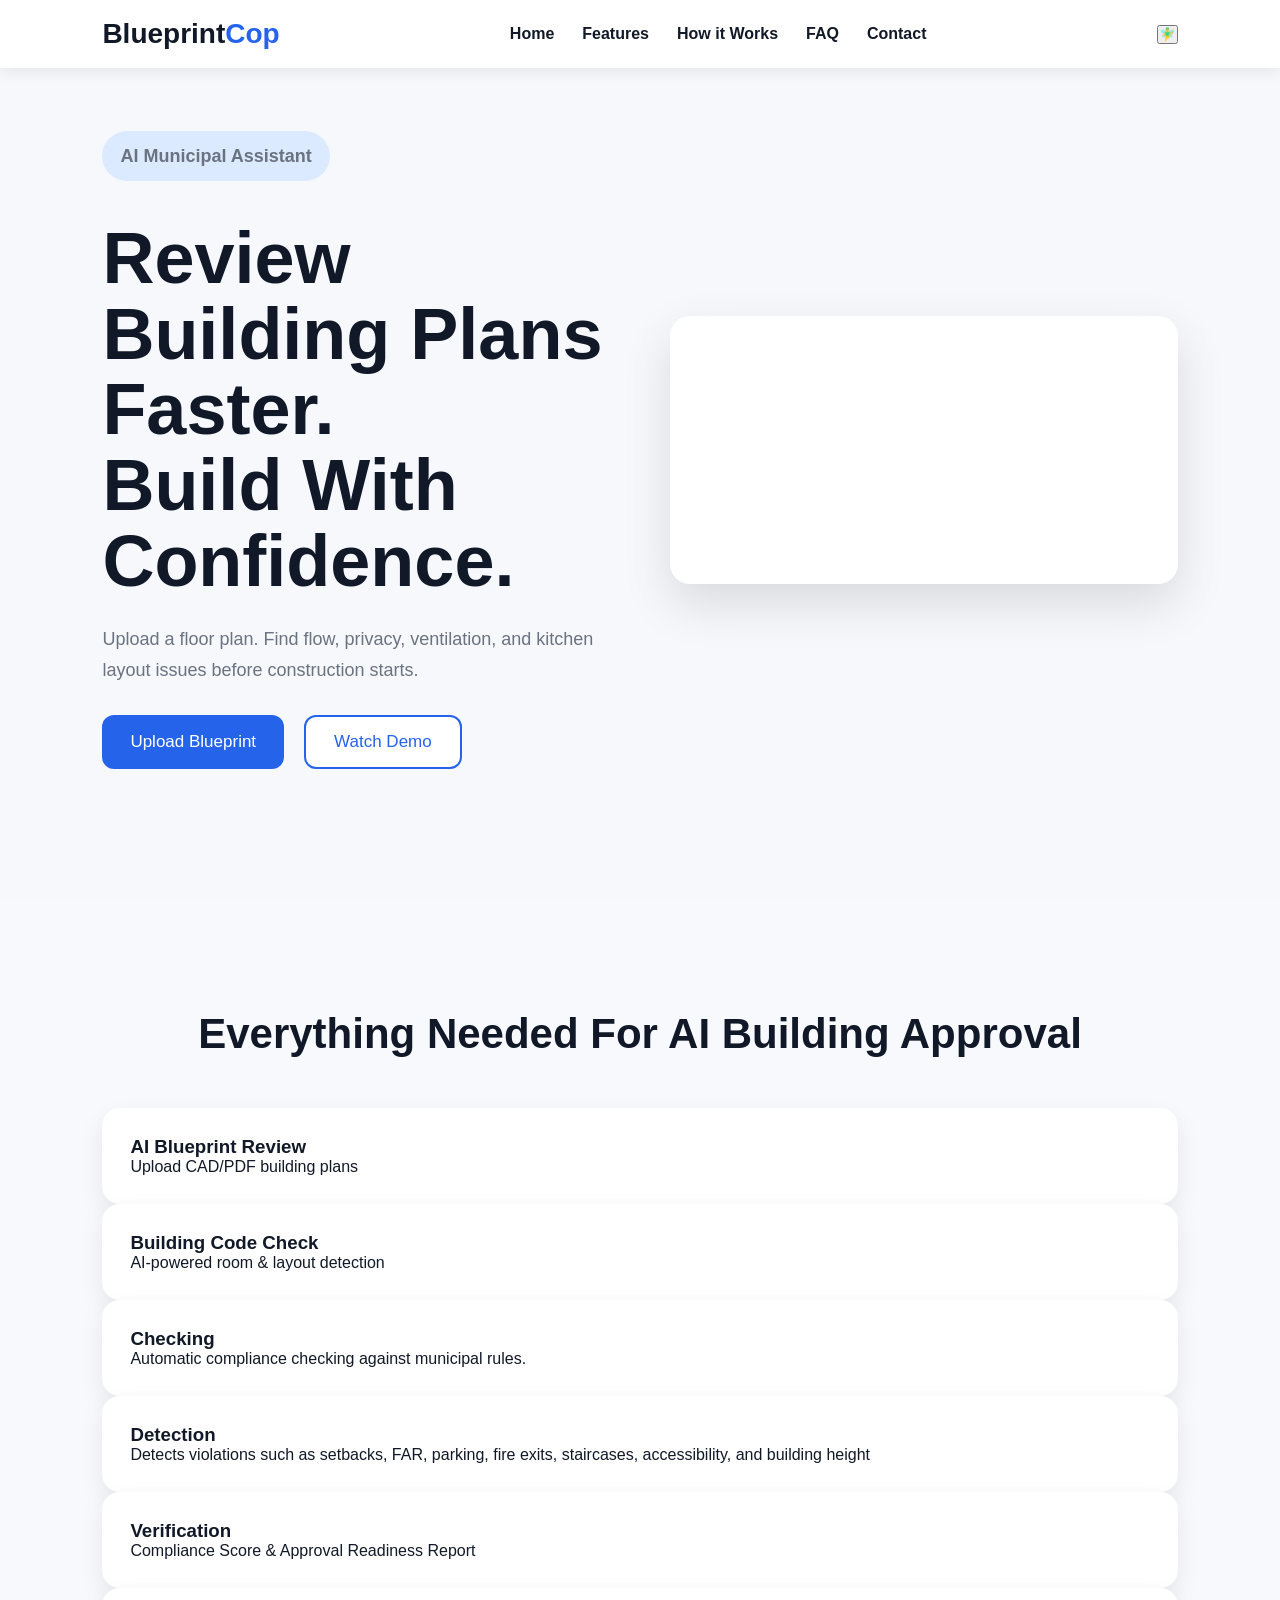
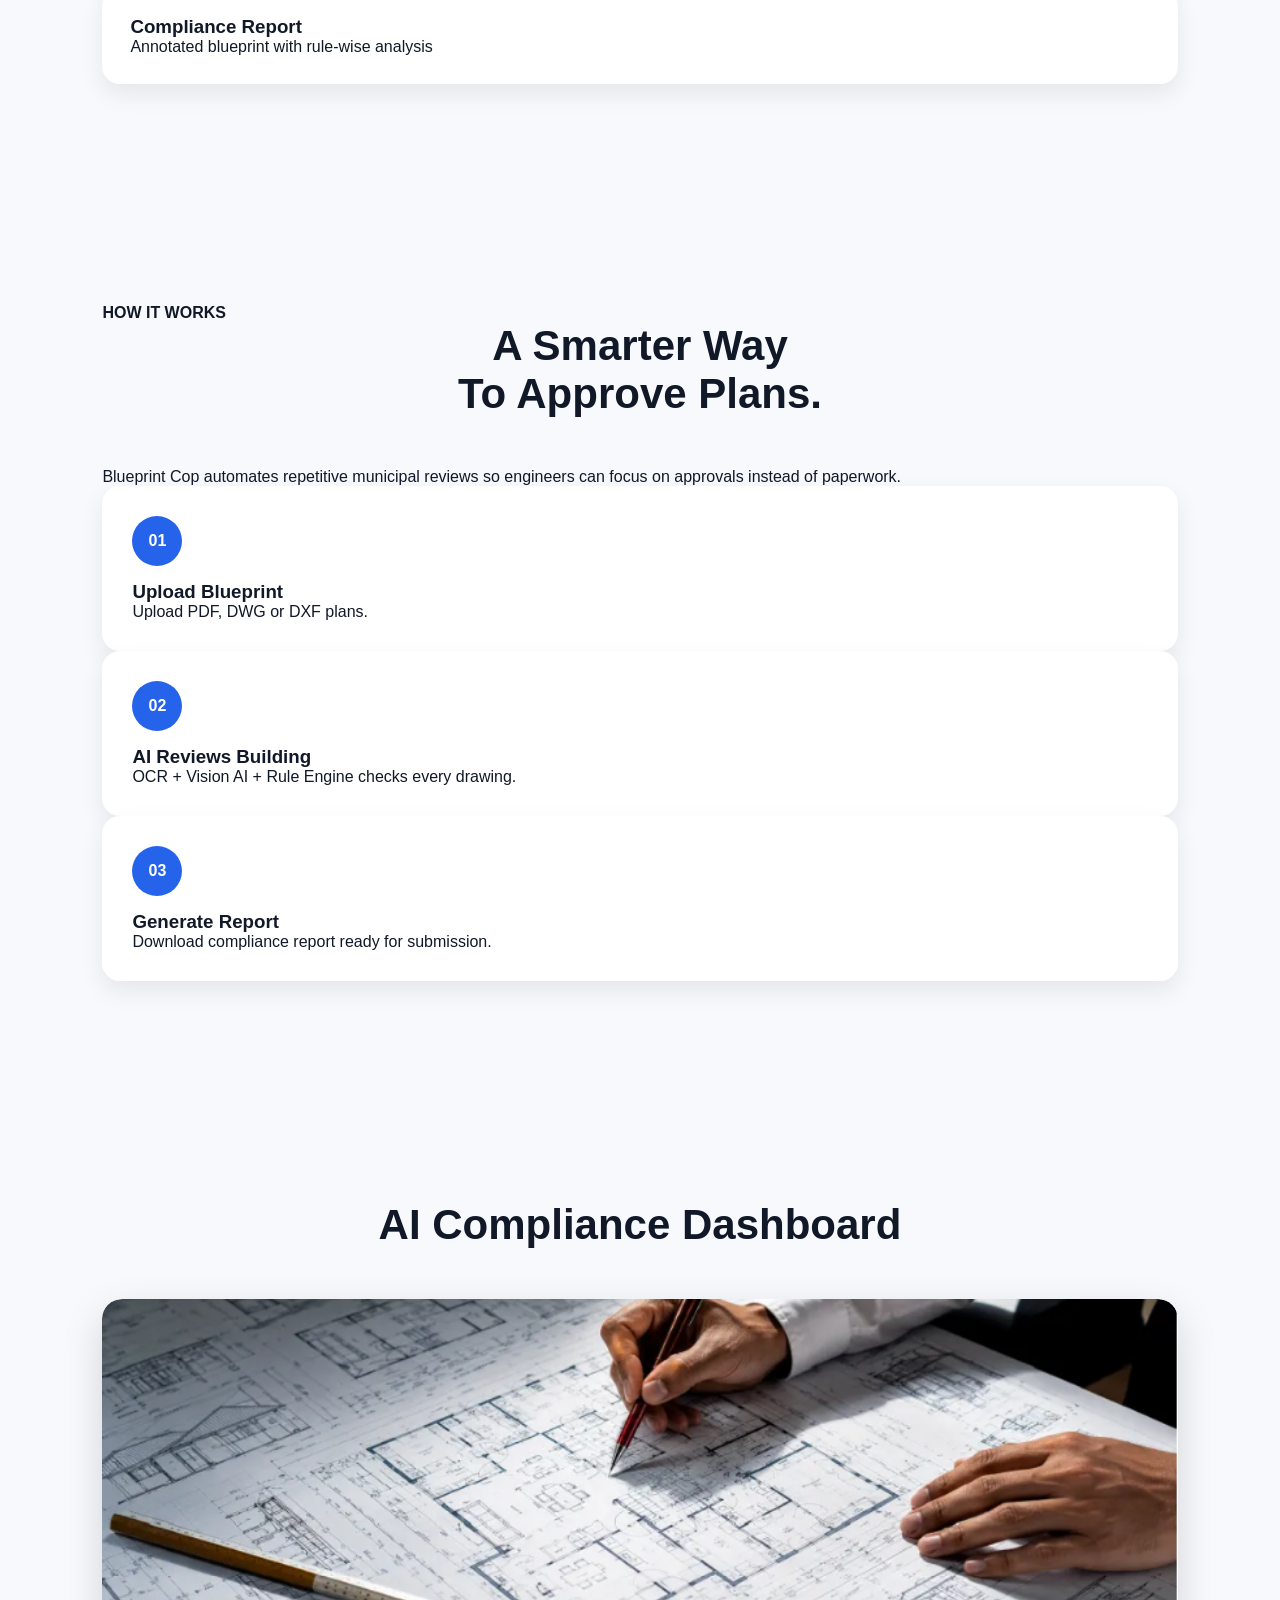
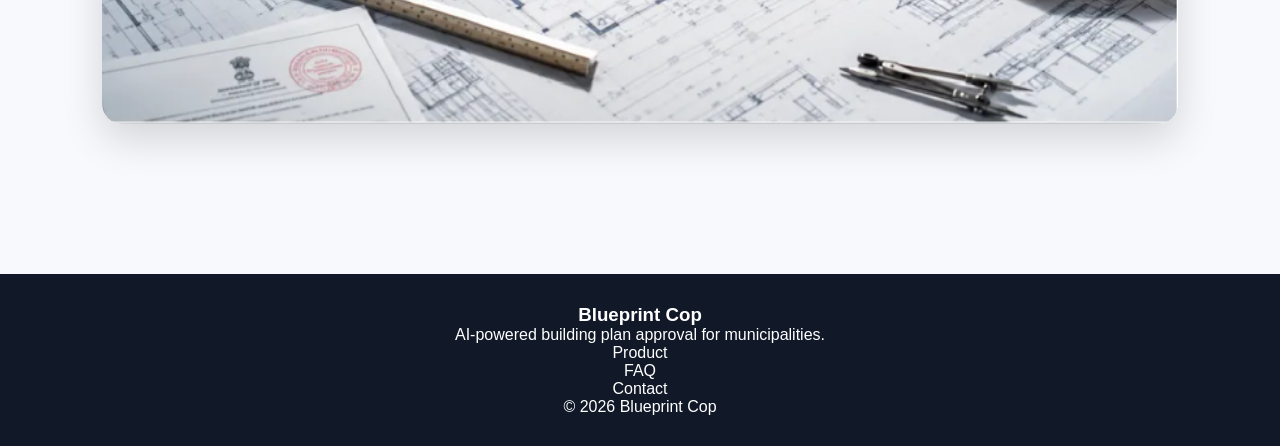
==== frontend/index.html @ f803ab61 "final working project" ====
<!DOCTYPE html>
<html lang="en">

<head>
    <meta charset="UTF-8">
    <meta name="viewport" content="width=device-width, initial-scale=1.0">
    <title>Blueprint Cop</title>

    <link rel="stylesheet" href="style.css">
</head>

<body>

    <!-- ================= NAVBAR ================= -->

    <nav class="navbar">

        <div class="logo">
            Blueprint<span>Cop</span>
        </div>

        <ul>

            <li><a href="#home">Home</a></li>

            <li><a href="#features">Features</a></li>

            <li><a href="#how">How it Works</a></li>

           
            <li><a href="#faq">FAQ</a></li>

            <li><a href="#contact">Contact</a></li>

        </ul>

        <button>🧚‍♂️</button>

    </nav>



   <!-- ================= HERO ================= -->

<section class="hero" id="home">

    <!-- Left Content -->
    <div class="left">

        <p class="tag">
            AI Municipal Assistant
        </p>

        <h1>
            Review Building Plans Faster.
            <br>
            Build With Confidence.
        </h1>

        <p class="hero-text">
            Upload a floor plan. Find flow, privacy, ventilation,
            and kitchen layout issues before construction starts.
        </p>

        <div class="buttons">

           <div class="buttons">

    <button class="primary-btn" id="uploadBtn">
        Upload Blueprint
    </button>

    <button class="secondary-btn">
        Watch Demo
    </button>

</div>

<!-- Hidden File Input -->
<input
    type="file"
    id="fileInput"
    accept=".pdf,.dwg,.dxf,.png,.jpg,.jpeg"
    hidden>
        </div>

    </div>

    <!-- Right Content -->
    <div class="right">

        <div class="video-card">

            <video
                class="hero-video"
                autoplay
                muted
                loop
                playsinline
                preload="auto">

                <!-- Change the filename if yours is different -->
                <source src="SaaS_website_displays_AI_floor_202607260032.mp4" type="video/mp4">

                Your browser does not support the video tag.

            </video>

        </div>

    </div>

</section>
   





    <!-- ================= FEATURES ================= -->

    <section id="features">

        <h2>Everything Needed For AI Building Approval</h2>

        <div class="feature-grid">

            <div class="card">

                <h3>AI Blueprint Review</h3>

                <p>
                    Upload CAD/PDF building plans
                </p>

            </div>

            <div class="card">

                <h3>Building Code Check</h3>

                <p>
                   AI-powered room & layout detection
                </p>

            </div>

            <div class="card">

                <h3>Checking</h3>

                <p>
                    Automatic compliance checking against municipal rules.
                </p>

            </div>

            <div class="card">

                <h3>Detection</h3>

                <p>
                    Detects violations such as setbacks, FAR, parking, fire exits, 
                    staircases, accessibility, and building height
                </p>

            </div>

            <div class="card">

                <h3>Verification</h3>

                <p>
                    Compliance Score & Approval Readiness Report
                </p>

            </div>

            <div class="card">

                <h3>Compliance Report</h3>

                <p>
                    Annotated blueprint with rule-wise analysis
                </p>

            </div>

        </div>

    </section>





    <!-- ================= HOW IT WORKS ================= -->

    <section id="how">

        <div class="how-left">

            <h4>HOW IT WORKS</h4>

            <h2>

                A Smarter Way

                <br>

                To Approve Plans.

            </h2>

            <p>

                Blueprint Cop automates repetitive municipal reviews so
                engineers can focus on approvals instead of paperwork.

            </p>

        </div>

        <div class="how-right">

            <div class="step">

                <span>01</span>

                <div>

                    <h3>Upload Blueprint</h3>

                    <p>

                        Upload PDF, DWG or DXF plans.

                    </p>

                </div>

            </div>

            <div class="step">

                <span>02</span>

                <div>

                    <h3>AI Reviews Building</h3>

                    <p>

                        OCR + Vision AI + Rule Engine checks every drawing.

                    </p>

                </div>

            </div>

            <div class="step">

                <span>03</span>

                <div>

                    <h3>Generate Report</h3>

                    <p>

                        Download compliance report ready for submission.

                    </p>

                </div>

            </div>

        </div>

    </section>




    <!-- ================= DASHBOARD ================= -->

    <section class="dashboard">

        <h2>AI Compliance Dashboard</h2>

      

    <div class="dashboard-box">
    <img src="use1.png" alt="AI Dashboard" class="dashboard-image">
</div>

</div>
 
    </section>

   




    <!-- ================= FOOTER ================= -->

    <footer>

        <div>

            <h3>Blueprint Cop</h3>

            <p>

                AI-powered building plan approval for municipalities.

            </p>

        </div>

        <div>

            Product

            <br>

            FAQ

            <br>

            Contact

        </div>

        <div>

            © 2026 Blueprint Cop

        </div>

    </footer>
<script src="script.js"></script>
</body>
</html>
</body>

</html>
---- frontend/style.css ----
*{margin:0;padding:0;box-sizing:border-box;font-family:Segoe UI,Arial,sans-serif}
html{scroll-behavior:smooth}
body{background:#f7f9fc;color:#111827}
.navbar{position:fixed;top:0;width:100%;display:flex;justify-content:space-between;align-items:center;padding:18px 8%;background:#fff;box-shadow:0 4px 15px rgba(0,0,0,.08);z-index:999}
.logo{font-size:28px;font-weight:700}.logo span{color:#2563eb}
.navbar ul{display:flex;gap:28px;list-style:none}
.navbar a{text-decoration:none;color:#111827;font-weight:600}
.btn{background:#2563eb;color:#fff;padding:12px 22px;border-radius:10px;text-decoration:none;display:inline-block;transition:.3s}
.btn:hover{background:#1d4ed8;transform:translateY(-2px)}
.outline{background:#fff;border:2px solid #2563eb;color:#2563eb}
section{padding:110px 8%}
.hero{min-height:100vh;display:grid;grid-template-columns:1.1fr .9fr;gap:60px;align-items:center}
.tag{display:inline-block;background:#dbeafe;color:#2563eb;padding:8px 14px;border-radius:30px;font-weight:700}
.hero h1{font-size:58px;line-height:1.1;margin:20px 0}
.hero p{font-size:18px;color:#6b7280;line-height:1.7}
.actions{margin-top:30px;display:flex;gap:15px}
.hero-card{background:#fff;border-radius:22px;padding:30px;box-shadow:0 15px 40px rgba(0,0,0,.08)}
.plan{border:2px dashed #d1d5db;padding:20px;border-radius:14px;display:grid;gap:14px;margin:20px 0}
.good{color:#16a34a}.bad{color:#dc2626}.warn{color:#d97706}
.score{background:#eff6ff;padding:14px;border-radius:12px;font-weight:600}
h2{text-align:center;font-size:42px;margin-bottom:50px}
.grid{display:grid;grid-template-columns:repeat(auto-fit,minmax(250px,1fr));gap:25px}
.card{background:#fff;padding:28px;border-radius:18px;box-shadow:0 10px 25px rgba(0,0,0,.08);transition:.3s}
.card:hover,.step:hover{transform:translateY(-8px)}
.steps{display:grid;grid-template-columns:repeat(auto-fit,minmax(260px,1fr));gap:25px}
.step{background:#fff;padding:30px;border-radius:18px;box-shadow:0 10px 25px rgba(0,0,0,.08);transition:.3s}
.step span{display:inline-flex;width:50px;height:50px;border-radius:50%;background:#2563eb;color:#fff;align-items:center;justify-content:center;font-weight:700;margin-bottom:15px}
#contact{text-align:center}
footer{text-align:center;padding:30px;background:#111827;color:#fff}
@media(max-width:900px){
.navbar{padding:16px 5%;flex-wrap:wrap}
.navbar ul{display:none}
.hero{grid-template-columns:1fr}
.hero h1{font-size:42px}
}
.hero{
    width:100%;
    min-height:100vh;
    display:flex;
    justify-content:space-between;
    align-items:center;
    padding:120px 8%;
    background:#f6f8fc;
    gap:60px;
}

.left{
    flex:1;
}

.right{
    flex:1;
    display:flex;
    justify-content:center;
    align-items:center;
}

.video-card{
    width:100%;
    max-width:700px;
    background:#fff;
    border-radius:20px;
    padding:15px;
    box-shadow:0 20px 50px rgba(0,0,0,.12);
}

.hero-video{
    width:100%;
    height:auto;
    display:block;
    border-radius:15px;
}

.tag{
    display:inline-block;
    background:#dbeafe;
    color:#2563eb;
    padding:10px 18px;
    border-radius:50px;
    font-weight:600;
    margin-bottom:20px;
}

.left h1{
    font-size:72px;
    line-height:1.05;
    color:#111827;
    margin-bottom:25px;
}

.hero-text{
    font-size:20px;
    color:#6b7280;
    line-height:1.7;
    margin-bottom:30px;
}

.buttons{
    display:flex;
    gap:20px;
}

.primary-btn{
    background:#2563eb;
    color:#fff;
    border:none;
    padding:15px 28px;
    border-radius:12px;
    font-size:17px;
    cursor:pointer;
}

.secondary-btn{
    background:#fff;
    color:#2563eb;
    border:2px solid #2563eb;
    padding:15px 28px;
    border-radius:12px;
    font-size:17px;
    cursor:pointer;
}
.spinner{
    width:18px;
    height:18px;
    border:3px solid rgba(255,255,255,.3);
    border-top:3px solid #fff;
    border-radius:50%;
    display:inline-block;
    animation:spin 1s linear infinite;
}

@keyframes spin{
    from{
        transform:rotate(0deg);
    }
    to{
        transform:rotate(360deg);
    }
}
.dashboard-box{
    width: 100%;
    max-width: 1100px;
    margin: 40px auto;
    border-radius: 20px;
    overflow: hidden;
    box-shadow: 0 15px 40px rgba(0,0,0,0.15);
}

.dashboard-image{
    width: 100%;
    display: block;
    border-radius: 20px;
}
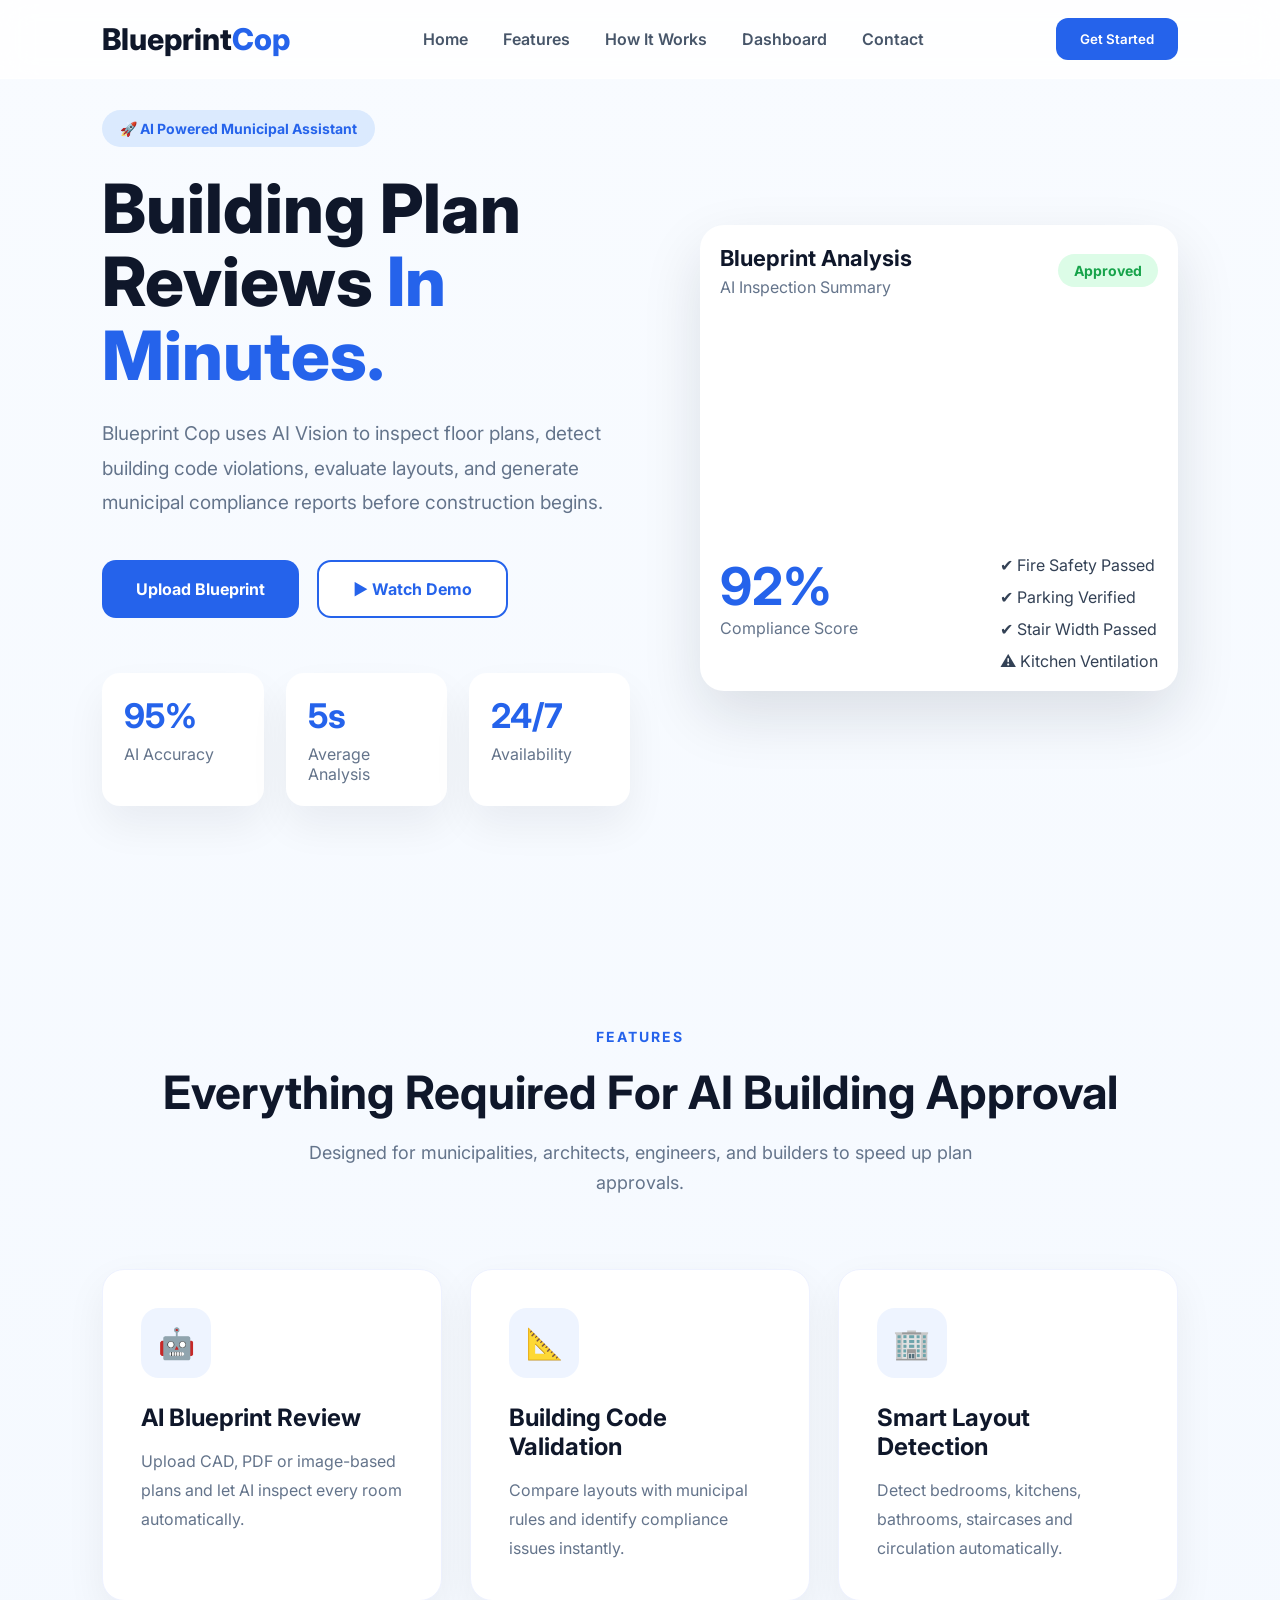
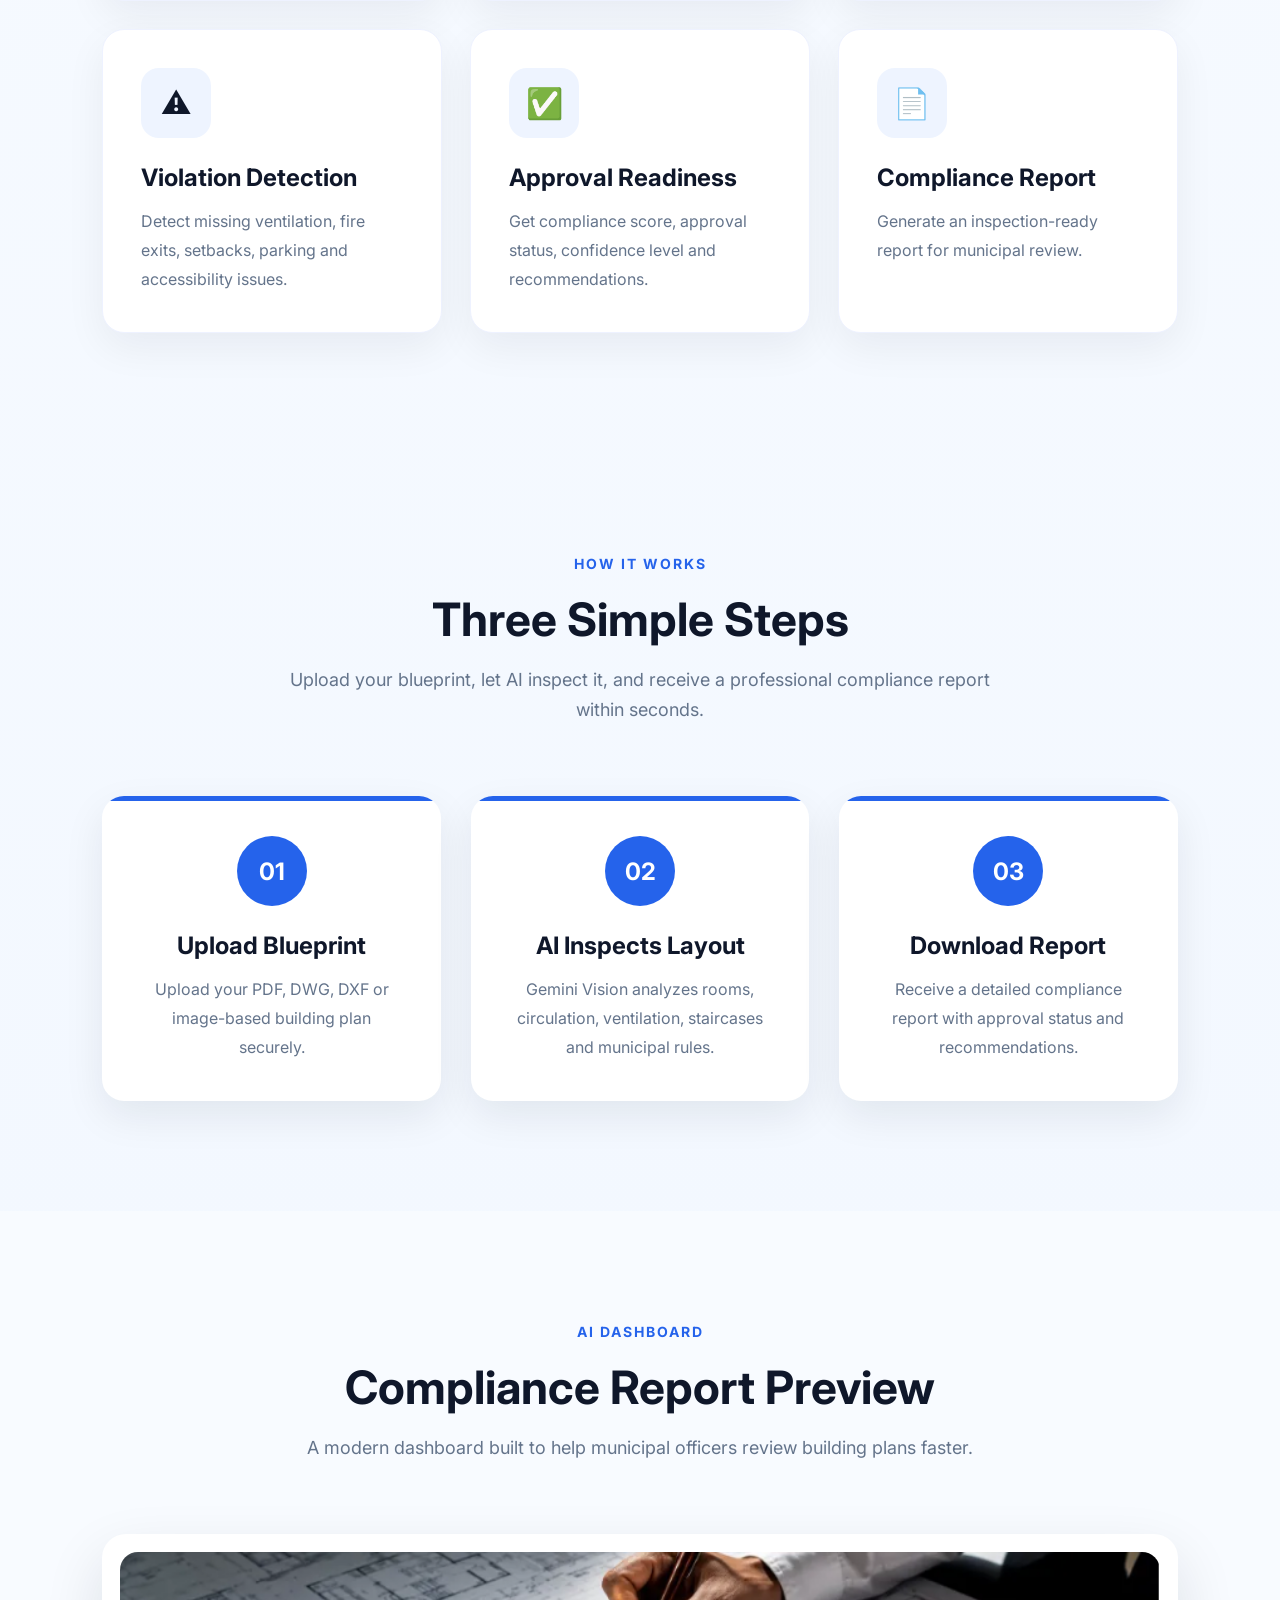
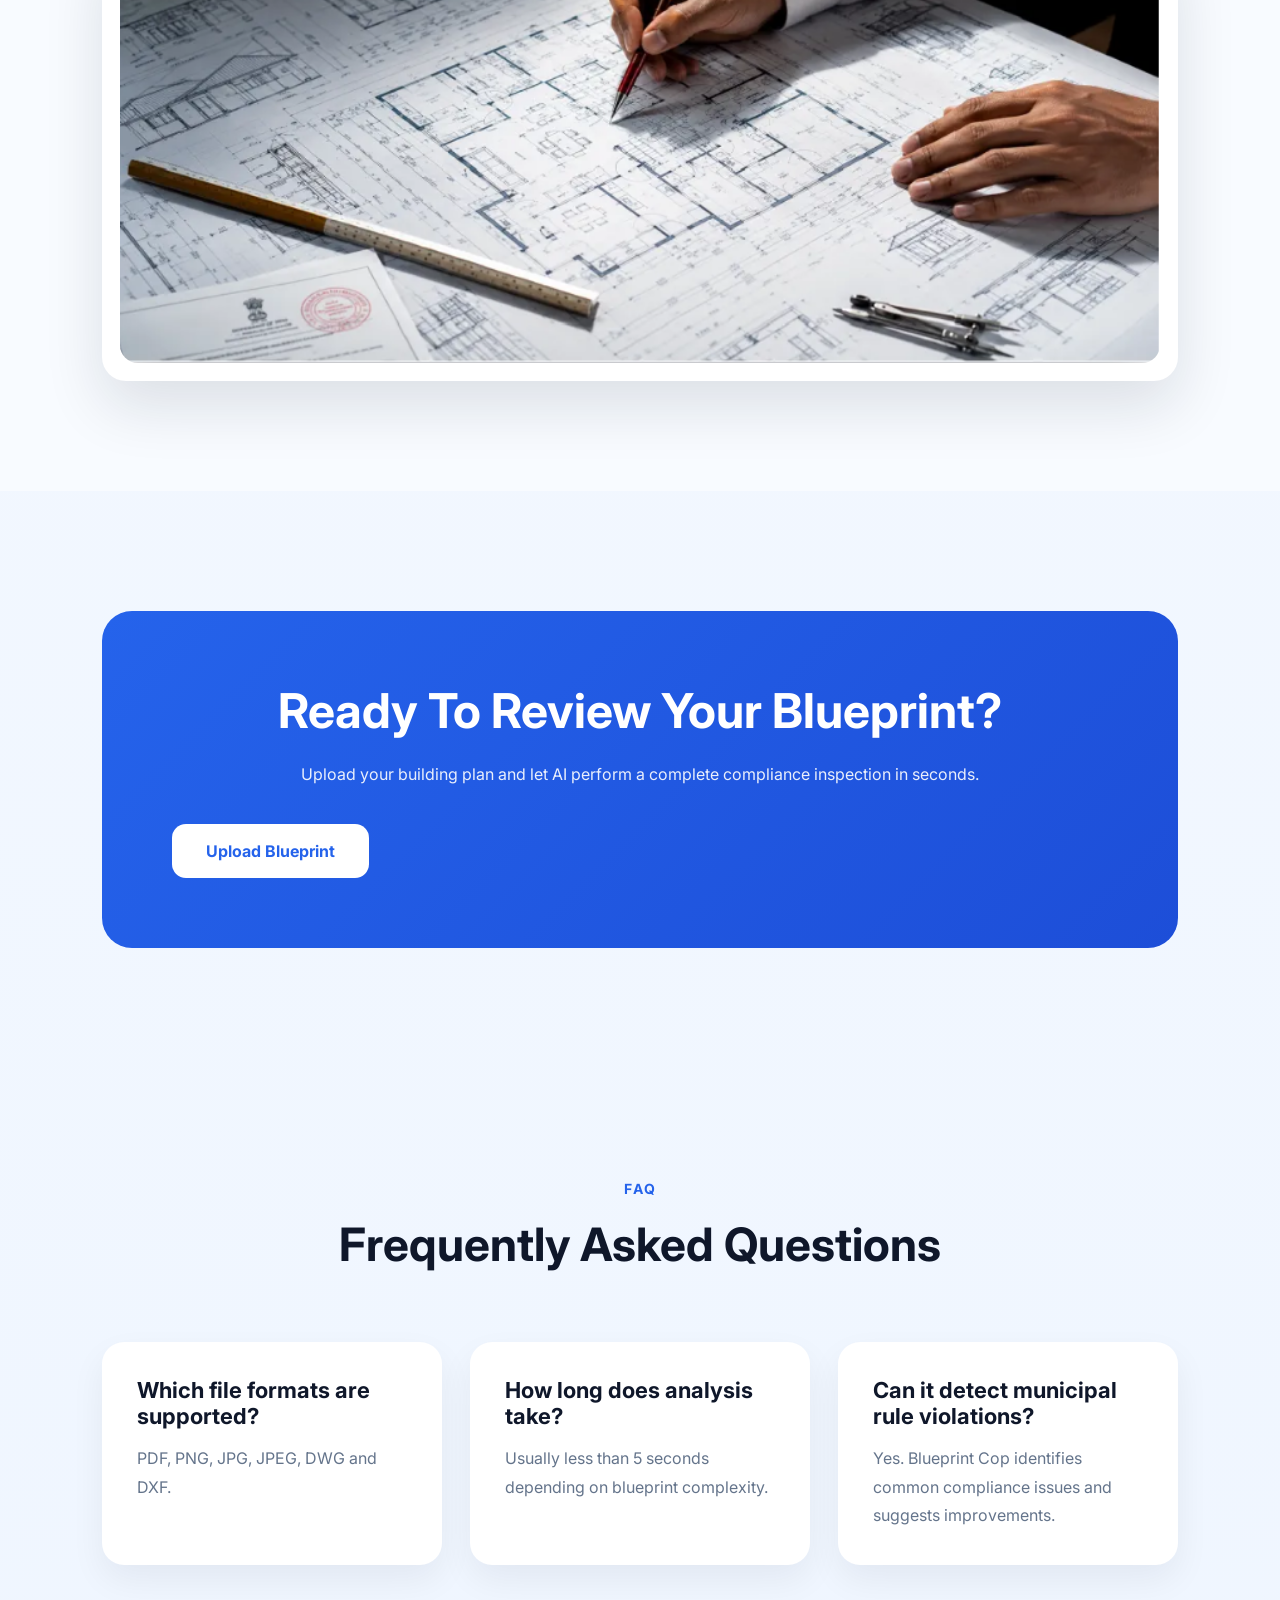
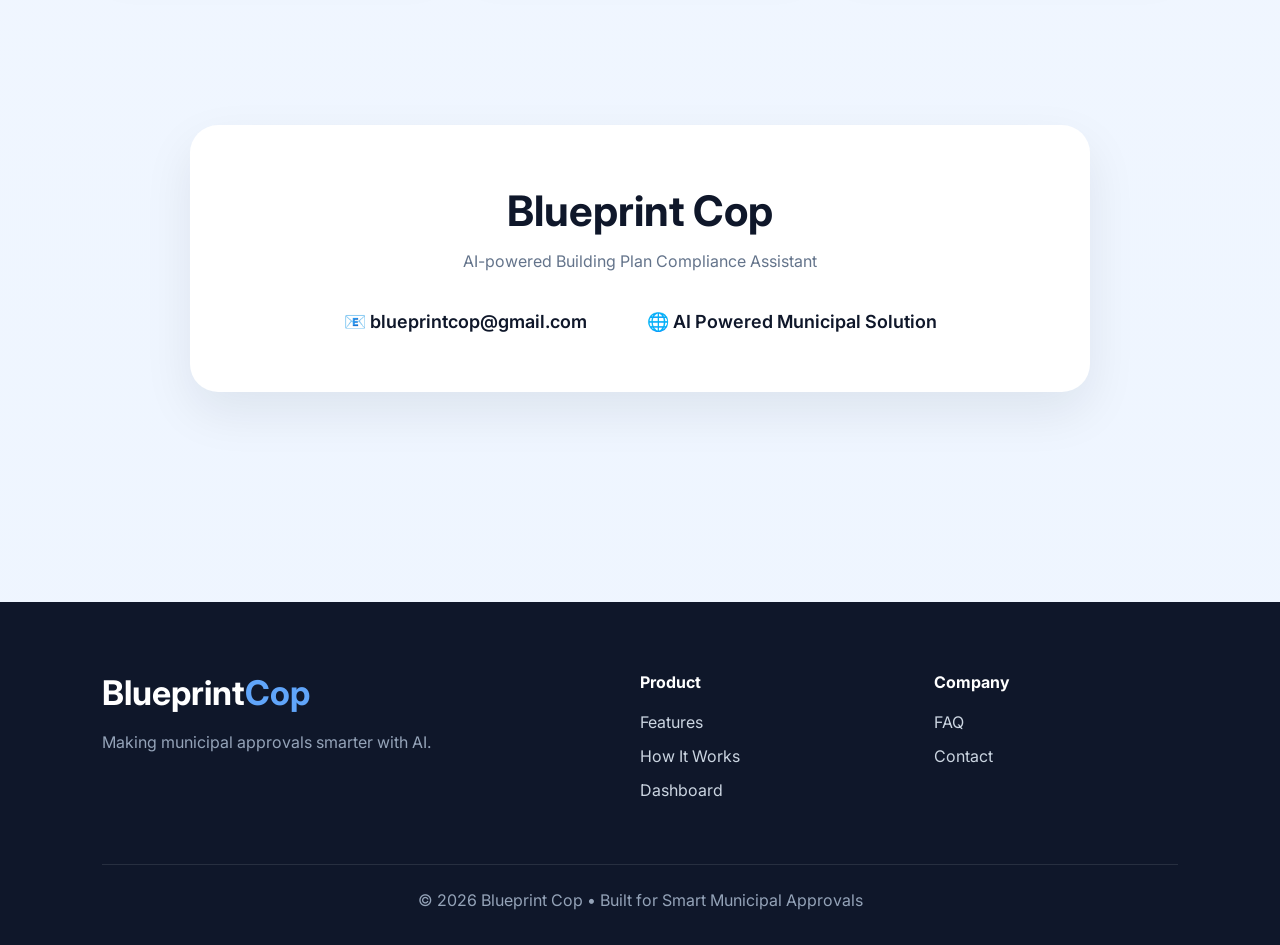
==== commit 0e07bc82: "fixed the ui part of landing page" ====
--- a/frontend/index.html
+++ b/frontend/index.html
@@ -1,350 +1,378 @@
-<!DOCTYPE html>
+<!doctype html>
 <html lang="en">
-
-<head>
-    <meta charset="UTF-8">
-    <meta name="viewport" content="width=device-width, initial-scale=1.0">
-    <title>Blueprint Cop</title>
-
-    <link rel="stylesheet" href="style.css">
-</head>
-
-<body>
-
+  <head>
+    <meta charset="UTF-8" />
+    <meta name="viewport" content="width=device-width, initial-scale=1.0" />
+    <title>Blueprint Cop | AI Building Plan Reviewer</title>
+
+    <link rel="stylesheet" href="style.css" />
+  </head>
+
+  <body>
     <!-- ================= NAVBAR ================= -->
 
     <nav class="navbar">
-
-        <div class="logo">
-            Blueprint<span>Cop</span>
-        </div>
-
-        <ul>
-
-            <li><a href="#home">Home</a></li>
-
-            <li><a href="#features">Features</a></li>
-
-            <li><a href="#how">How it Works</a></li>
-
-           
-            <li><a href="#faq">FAQ</a></li>
-
-            <li><a href="#contact">Contact</a></li>
-
-        </ul>
-
-        <button>🧚‍♂️</button>
-
+      <div class="logo">Blueprint<span>Cop</span></div>
+
+      <ul class="nav-links">
+        <li><a href="#home">Home</a></li>
+
+        <li><a href="#features">Features</a></li>
+
+        <li><a href="#how">How It Works</a></li>
+
+        <li><a href="#dashboard">Dashboard</a></li>
+
+        <li><a href="#contact">Contact</a></li>
+      </ul>
+
+      <button class="nav-btn">Get Started</button>
     </nav>
 
-
-
-   <!-- ================= HERO ================= -->
-
-<section class="hero" id="home">
-
-    <!-- Left Content -->
-    <div class="left">
-
-        <p class="tag">
-            AI Municipal Assistant
-        </p>
+    <!-- ================= HERO ================= -->
+
+    <section class="hero" id="home">
+      <!-- Left -->
+
+      <div class="hero-left">
+        <span class="tag"> 🚀 AI Powered Municipal Assistant </span>
 
         <h1>
-            Review Building Plans Faster.
-            <br>
-            Build With Confidence.
+          Building Plan Reviews
+
+          <span>In Minutes.</span>
         </h1>
 
         <p class="hero-text">
-            Upload a floor plan. Find flow, privacy, ventilation,
-            and kitchen layout issues before construction starts.
-        </p>
-
-        <div class="buttons">
-
-           <div class="buttons">
-
-    <button class="primary-btn" id="uploadBtn">
-        Upload Blueprint
-    </button>
-
-    <button class="secondary-btn">
-        Watch Demo
-    </button>
-
-</div>
-
-<!-- Hidden File Input -->
-<input
-    type="file"
-    id="fileInput"
-    accept=".pdf,.dwg,.dxf,.png,.jpg,.jpeg"
-    hidden>
-        </div>
-
-    </div>
-
-    <!-- Right Content -->
-    <div class="right">
-
-        <div class="video-card">
-
-            <video
-                class="hero-video"
-                autoplay
-                muted
-                loop
-                playsinline
-                preload="auto">
-
-                <!-- Change the filename if yours is different -->
-                <source src="SaaS_website_displays_AI_floor_202607260032.mp4" type="video/mp4">
-
-                Your browser does not support the video tag.
-
-            </video>
-
-        </div>
-
-    </div>
-
-</section>
-   
-
-
-
-
+          Blueprint Cop uses AI Vision to inspect floor plans, detect building
+          code violations, evaluate layouts, and generate municipal compliance
+          reports before construction begins.
+        </p>
+
+        <div class="hero-buttons">
+          <button class="primary-btn" id="uploadBtn">Upload Blueprint</button>
+
+          <button class="secondary-btn">▶ Watch Demo</button>
+        </div>
+
+        <input
+          type="file"
+          id="fileInput"
+          accept=".pdf,.dwg,.dxf,.png,.jpg,.jpeg"
+          hidden
+        />
+
+        <!-- Stats -->
+
+        <div class="hero-stats">
+          <div class="stat-card">
+            <h2>95%</h2>
+
+            <p>AI Accuracy</p>
+          </div>
+
+          <div class="stat-card">
+            <h2>5s</h2>
+
+            <p>Average Analysis</p>
+          </div>
+
+          <div class="stat-card">
+            <h2>24/7</h2>
+
+            <p>Availability</p>
+          </div>
+        </div>
+      </div>
+
+      <!-- Right -->
+
+      <div class="hero-right">
+        <div class="preview-card">
+          <div class="preview-header">
+            <div>
+              <h3>Blueprint Analysis</h3>
+
+              <p>AI Inspection Summary</p>
+            </div>
+
+            <span class="status approved"> Approved </span>
+          </div>
+
+          <video class="hero-video" autoplay muted loop playsinline>
+            <source
+              src="SaaS_website_displays_AI_floor_202607260032.mp4"
+              type="video/mp4"
+            />
+          </video>
+
+          <div class="score-box">
+            <div>
+              <h2>92%</h2>
+
+              <span> Compliance Score </span>
+            </div>
+
+            <div class="score-details">
+              <p>✔ Fire Safety Passed</p>
+
+              <p>✔ Parking Verified</p>
+
+              <p>✔ Stair Width Passed</p>
+
+              <p>⚠ Kitchen Ventilation</p>
+            </div>
+          </div>
+        </div>
+      </div>
+    </section>
 
     <!-- ================= FEATURES ================= -->
 
     <section id="features">
-
-        <h2>Everything Needed For AI Building Approval</h2>
-
-        <div class="feature-grid">
-
-            <div class="card">
-
-                <h3>AI Blueprint Review</h3>
-
-                <p>
-                    Upload CAD/PDF building plans
-                </p>
-
-            </div>
-
-            <div class="card">
-
-                <h3>Building Code Check</h3>
-
-                <p>
-                   AI-powered room & layout detection
-                </p>
-
-            </div>
-
-            <div class="card">
-
-                <h3>Checking</h3>
-
-                <p>
-                    Automatic compliance checking against municipal rules.
-                </p>
-
-            </div>
-
-            <div class="card">
-
-                <h3>Detection</h3>
-
-                <p>
-                    Detects violations such as setbacks, FAR, parking, fire exits, 
-                    staircases, accessibility, and building height
-                </p>
-
-            </div>
-
-            <div class="card">
-
-                <h3>Verification</h3>
-
-                <p>
-                    Compliance Score & Approval Readiness Report
-                </p>
-
-            </div>
-
-            <div class="card">
-
-                <h3>Compliance Report</h3>
-
-                <p>
-                    Annotated blueprint with rule-wise analysis
-                </p>
-
-            </div>
-
-        </div>
-
-    </section>
-
-
-
-
+      <div class="section-title">
+        <span> FEATURES </span>
+
+        <h2>Everything Required For AI Building Approval</h2>
+
+        <p>
+          Designed for municipalities, architects, engineers, and builders to
+          speed up plan approvals.
+        </p>
+      </div>
+
+      <div class="feature-grid">
+        <div class="feature-card">
+          <div class="icon">🤖</div>
+
+          <h3>AI Blueprint Review</h3>
+
+          <p>
+            Upload CAD, PDF or image-based plans and let AI inspect every room
+            automatically.
+          </p>
+        </div>
+
+        <div class="feature-card">
+          <div class="icon">📐</div>
+
+          <h3>Building Code Validation</h3>
+
+          <p>
+            Compare layouts with municipal rules and identify compliance issues
+            instantly.
+          </p>
+        </div>
+
+        <div class="feature-card">
+          <div class="icon">🏢</div>
+
+          <h3>Smart Layout Detection</h3>
+
+          <p>
+            Detect bedrooms, kitchens, bathrooms, staircases and circulation
+            automatically.
+          </p>
+        </div>
+
+        <div class="feature-card">
+          <div class="icon">⚠</div>
+
+          <h3>Violation Detection</h3>
+
+          <p>
+            Detect missing ventilation, fire exits, setbacks, parking and
+            accessibility issues.
+          </p>
+        </div>
+
+        <div class="feature-card">
+          <div class="icon">✅</div>
+
+          <h3>Approval Readiness</h3>
+
+          <p>
+            Get compliance score, approval status, confidence level and
+            recommendations.
+          </p>
+        </div>
+
+        <div class="feature-card">
+          <div class="icon">📄</div>
+
+          <h3>Compliance Report</h3>
+
+          <p>Generate an inspection-ready report for municipal review.</p>
+        </div>
+      </div>
+    </section>
 
     <!-- ================= HOW IT WORKS ================= -->
 
     <section id="how">
-
-        <div class="how-left">
-
-            <h4>HOW IT WORKS</h4>
-
-            <h2>
-
-                A Smarter Way
-
-                <br>
-
-                To Approve Plans.
-
-            </h2>
-
-            <p>
-
-                Blueprint Cop automates repetitive municipal reviews so
-                engineers can focus on approvals instead of paperwork.
-
-            </p>
-
-        </div>
-
-        <div class="how-right">
-
-            <div class="step">
-
-                <span>01</span>
-
-                <div>
-
-                    <h3>Upload Blueprint</h3>
-
-                    <p>
-
-                        Upload PDF, DWG or DXF plans.
-
-                    </p>
-
-                </div>
-
-            </div>
-
-            <div class="step">
-
-                <span>02</span>
-
-                <div>
-
-                    <h3>AI Reviews Building</h3>
-
-                    <p>
-
-                        OCR + Vision AI + Rule Engine checks every drawing.
-
-                    </p>
-
-                </div>
-
-            </div>
-
-            <div class="step">
-
-                <span>03</span>
-
-                <div>
-
-                    <h3>Generate Report</h3>
-
-                    <p>
-
-                        Download compliance report ready for submission.
-
-                    </p>
-
-                </div>
-
-            </div>
-
-        </div>
-
-    </section>
-
-
-
+      <div class="section-title">
+        <span> HOW IT WORKS </span>
+
+        <h2>Three Simple Steps</h2>
+
+        <p>
+          Upload your blueprint, let AI inspect it, and receive a professional
+          compliance report within seconds.
+        </p>
+      </div>
+
+      <div class="timeline">
+        <div class="timeline-card">
+          <div class="timeline-number">01</div>
+
+          <h3>Upload Blueprint</h3>
+
+          <p>
+            Upload your PDF, DWG, DXF or image-based building plan securely.
+          </p>
+        </div>
+
+        <div class="timeline-card">
+          <div class="timeline-number">02</div>
+
+          <h3>AI Inspects Layout</h3>
+
+          <p>
+            Gemini Vision analyzes rooms, circulation, ventilation, staircases
+            and municipal rules.
+          </p>
+        </div>
+
+        <div class="timeline-card">
+          <div class="timeline-number">03</div>
+
+          <h3>Download Report</h3>
+
+          <p>
+            Receive a detailed compliance report with approval status and
+            recommendations.
+          </p>
+        </div>
+      </div>
+    </section>
 
     <!-- ================= DASHBOARD ================= -->
 
-    <section class="dashboard">
-
-        <h2>AI Compliance Dashboard</h2>
-
-      
-
-    <div class="dashboard-box">
-    <img src="use1.png" alt="AI Dashboard" class="dashboard-image">
-</div>
-
-</div>
- 
-    </section>
-
-   
-
-
-
+    <section class="dashboard" id="dashboard">
+      <div class="section-title">
+        <span> AI DASHBOARD </span>
+
+        <h2>Compliance Report Preview</h2>
+
+        <p>
+          A modern dashboard built to help municipal officers review building
+          plans faster.
+        </p>
+      </div>
+
+      <div class="dashboard-box">
+        <img src="use1.png" alt="Dashboard Preview" class="dashboard-image" />
+      </div>
+    </section>
+
+    <!-- ================= CTA ================= -->
+
+    <section class="cta-section">
+      <div class="cta-card">
+        <h2>Ready To Review Your Blueprint?</h2>
+
+        <p>
+          Upload your building plan and let AI perform a complete compliance
+          inspection in seconds.
+        </p>
+
+        <button class="primary-btn" id="uploadBtn2">Upload Blueprint</button>
+      </div>
+    </section>
+
+    <!-- ================= FAQ ================= -->
+
+    <section id="faq">
+      <div class="section-title">
+        <span> FAQ </span>
+
+        <h2>Frequently Asked Questions</h2>
+      </div>
+
+      <div class="faq-container">
+        <div class="faq-card">
+          <h3>Which file formats are supported?</h3>
+
+          <p>PDF, PNG, JPG, JPEG, DWG and DXF.</p>
+        </div>
+
+        <div class="faq-card">
+          <h3>How long does analysis take?</h3>
+
+          <p>Usually less than 5 seconds depending on blueprint complexity.</p>
+        </div>
+
+        <div class="faq-card">
+          <h3>Can it detect municipal rule violations?</h3>
+
+          <p>
+            Yes. Blueprint Cop identifies common compliance issues and suggests
+            improvements.
+          </p>
+        </div>
+      </div>
+    </section>
+
+    <!-- ================= CONTACT ================= -->
+
+    <section class="contact" id="contact">
+      <div class="contact-card">
+        <h2>Blueprint Cop</h2>
+
+        <p>AI-powered Building Plan Compliance Assistant</p>
+
+        <div class="contact-info">
+          <div>📧 blueprintcop@gmail.com</div>
+
+          <div>🌐 AI Powered Municipal Solution</div>
+        </div>
+      </div>
+    </section>
 
     <!-- ================= FOOTER ================= -->
 
     <footer>
-
+      <div class="footer-top">
         <div>
-
-            <h3>Blueprint Cop</h3>
-
-            <p>
-
-                AI-powered building plan approval for municipalities.
-
-            </p>
-
+          <h2>Blueprint<span>Cop</span></h2>
+
+          <p>Making municipal approvals smarter with AI.</p>
         </div>
 
         <div>
-
-            Product
-
-            <br>
-
-            FAQ
-
-            <br>
-
-            Contact
-
+          <h4>Product</h4>
+
+          <a href="#features"> Features </a>
+
+          <a href="#how"> How It Works </a>
+
+          <a href="#dashboard"> Dashboard </a>
         </div>
 
         <div>
-
-            © 2026 Blueprint Cop
-
-        </div>
-
+          <h4>Company</h4>
+
+          <a href="#faq"> FAQ </a>
+
+          <a href="#contact"> Contact </a>
+        </div>
+      </div>
+
+      <div class="footer-bottom">
+        © 2026 Blueprint Cop • Built for Smart Municipal Approvals
+      </div>
     </footer>
-<script src="script.js"></script>
-</body>
-</html>
-</body>
-
+
+    <script src="script.js"></script>
+  </body>
 </html>
--- a/frontend/style.css
+++ b/frontend/style.css
@@ -1,153 +1,1004 @@
-*{margin:0;padding:0;box-sizing:border-box;font-family:Segoe UI,Arial,sans-serif}
-html{scroll-behavior:smooth}
-body{background:#f7f9fc;color:#111827}
-.navbar{position:fixed;top:0;width:100%;display:flex;justify-content:space-between;align-items:center;padding:18px 8%;background:#fff;box-shadow:0 4px 15px rgba(0,0,0,.08);z-index:999}
-.logo{font-size:28px;font-weight:700}.logo span{color:#2563eb}
-.navbar ul{display:flex;gap:28px;list-style:none}
-.navbar a{text-decoration:none;color:#111827;font-weight:600}
-.btn{background:#2563eb;color:#fff;padding:12px 22px;border-radius:10px;text-decoration:none;display:inline-block;transition:.3s}
-.btn:hover{background:#1d4ed8;transform:translateY(-2px)}
-.outline{background:#fff;border:2px solid #2563eb;color:#2563eb}
-section{padding:110px 8%}
-.hero{min-height:100vh;display:grid;grid-template-columns:1.1fr .9fr;gap:60px;align-items:center}
-.tag{display:inline-block;background:#dbeafe;color:#2563eb;padding:8px 14px;border-radius:30px;font-weight:700}
-.hero h1{font-size:58px;line-height:1.1;margin:20px 0}
-.hero p{font-size:18px;color:#6b7280;line-height:1.7}
-.actions{margin-top:30px;display:flex;gap:15px}
-.hero-card{background:#fff;border-radius:22px;padding:30px;box-shadow:0 15px 40px rgba(0,0,0,.08)}
-.plan{border:2px dashed #d1d5db;padding:20px;border-radius:14px;display:grid;gap:14px;margin:20px 0}
-.good{color:#16a34a}.bad{color:#dc2626}.warn{color:#d97706}
-.score{background:#eff6ff;padding:14px;border-radius:12px;font-weight:600}
-h2{text-align:center;font-size:42px;margin-bottom:50px}
-.grid{display:grid;grid-template-columns:repeat(auto-fit,minmax(250px,1fr));gap:25px}
-.card{background:#fff;padding:28px;border-radius:18px;box-shadow:0 10px 25px rgba(0,0,0,.08);transition:.3s}
-.card:hover,.step:hover{transform:translateY(-8px)}
-.steps{display:grid;grid-template-columns:repeat(auto-fit,minmax(260px,1fr));gap:25px}
-.step{background:#fff;padding:30px;border-radius:18px;box-shadow:0 10px 25px rgba(0,0,0,.08);transition:.3s}
-.step span{display:inline-flex;width:50px;height:50px;border-radius:50%;background:#2563eb;color:#fff;align-items:center;justify-content:center;font-weight:700;margin-bottom:15px}
-#contact{text-align:center}
-footer{text-align:center;padding:30px;background:#111827;color:#fff}
-@media(max-width:900px){
-.navbar{padding:16px 5%;flex-wrap:wrap}
-.navbar ul{display:none}
-.hero{grid-template-columns:1fr}
-.hero h1{font-size:42px}
-}
-.hero{
-    width:100%;
-    min-height:100vh;
-    display:flex;
-    justify-content:space-between;
-    align-items:center;
-    padding:120px 8%;
-    background:#f6f8fc;
-    gap:60px;
-}
-
-.left{
-    flex:1;
-}
-
-.right{
-    flex:1;
-    display:flex;
-    justify-content:center;
-    align-items:center;
-}
-
-.video-card{
-    width:100%;
-    max-width:700px;
-    background:#fff;
-    border-radius:20px;
-    padding:15px;
-    box-shadow:0 20px 50px rgba(0,0,0,.12);
-}
-
-.hero-video{
-    width:100%;
-    height:auto;
-    display:block;
-    border-radius:15px;
-}
-
-.tag{
-    display:inline-block;
-    background:#dbeafe;
-    color:#2563eb;
-    padding:10px 18px;
-    border-radius:50px;
-    font-weight:600;
-    margin-bottom:20px;
-}
-
-.left h1{
-    font-size:72px;
-    line-height:1.05;
-    color:#111827;
-    margin-bottom:25px;
-}
-
-.hero-text{
-    font-size:20px;
-    color:#6b7280;
-    line-height:1.7;
-    margin-bottom:30px;
-}
-
-.buttons{
-    display:flex;
-    gap:20px;
-}
-
-.primary-btn{
-    background:#2563eb;
-    color:#fff;
-    border:none;
-    padding:15px 28px;
-    border-radius:12px;
-    font-size:17px;
-    cursor:pointer;
-}
-
-.secondary-btn{
-    background:#fff;
-    color:#2563eb;
-    border:2px solid #2563eb;
-    padding:15px 28px;
-    border-radius:12px;
-    font-size:17px;
-    cursor:pointer;
-}
-.spinner{
-    width:18px;
-    height:18px;
-    border:3px solid rgba(255,255,255,.3);
-    border-top:3px solid #fff;
-    border-radius:50%;
-    display:inline-block;
-    animation:spin 1s linear infinite;
-}
-
-@keyframes spin{
-    from{
-        transform:rotate(0deg);
-    }
-    to{
-        transform:rotate(360deg);
-    }
-}
-.dashboard-box{
+/* =========================
+   GOOGLE FONT
+========================= */
+
+@import url("https://fonts.googleapis.com/css2?family=Inter:wght@400;500;600;700;800&display=swap");
+
+/* =========================
+   RESET
+========================= */
+
+* {
+  margin: 0;
+  padding: 0;
+  box-sizing: border-box;
+}
+
+html {
+  scroll-behavior: smooth;
+}
+
+body {
+  font-family: "Inter", sans-serif;
+
+  background: linear-gradient(180deg, #f8fbff 0%, #eef5ff 100%);
+
+  color: #0f172a;
+
+  overflow-x: hidden;
+}
+
+section {
+  padding: 110px 8%;
+}
+
+img {
+  max-width: 100%;
+}
+
+button {
+  font-family: inherit;
+}
+
+/* =========================
+   NAVBAR
+========================= */
+
+.navbar {
+  position: fixed;
+
+  top: 0;
+
+  left: 0;
+
+  width: 100%;
+
+  padding: 18px 8%;
+
+  display: flex;
+
+  justify-content: space-between;
+
+  align-items: center;
+
+  background: rgba(255, 255, 255, 0.8);
+
+  backdrop-filter: blur(16px);
+
+  border-bottom: 1px solid rgba(255, 255, 255, 0.4);
+
+  z-index: 1000;
+}
+
+.logo {
+  font-size: 30px;
+
+  font-weight: 800;
+}
+
+.logo span {
+  color: #2563eb;
+}
+
+.nav-links {
+  display: flex;
+
+  gap: 35px;
+
+  list-style: none;
+}
+
+.nav-links a {
+  text-decoration: none;
+
+  color: #475569;
+
+  font-weight: 600;
+
+  transition: 0.3s;
+}
+
+.nav-links a:hover {
+  color: #2563eb;
+}
+
+.nav-btn {
+  border: none;
+
+  background: #2563eb;
+
+  color: #fff;
+
+  padding: 13px 24px;
+
+  border-radius: 12px;
+
+  cursor: pointer;
+
+  font-weight: 600;
+
+  transition: 0.35s;
+}
+
+.nav-btn:hover {
+  transform: translateY(-3px);
+
+  box-shadow: 0 15px 30px rgba(37, 99, 235, 0.25);
+}
+
+/* =========================
+   HERO
+========================= */
+
+.hero {
+  min-height: 100vh;
+
+  display: grid;
+
+  grid-template-columns: 1.05fr 0.95fr;
+
+  align-items: center;
+
+  gap: 70px;
+}
+
+.hero-left {
+  animation: fadeUp 0.8s ease;
+}
+
+.tag {
+  display: inline-flex;
+
+  align-items: center;
+
+  gap: 10px;
+
+  background: #dbeafe;
+
+  color: #2563eb;
+
+  padding: 10px 18px;
+
+  border-radius: 999px;
+
+  font-size: 14px;
+
+  font-weight: 700;
+
+  margin-bottom: 25px;
+}
+
+.hero-left h1 {
+  font-size: 68px;
+
+  line-height: 1.08;
+
+  margin-bottom: 25px;
+
+  font-weight: 800;
+}
+
+.hero-left h1 span {
+  color: #2563eb;
+}
+
+.hero-text {
+  color: #64748b;
+
+  font-size: 19px;
+
+  line-height: 1.8;
+
+  max-width: 650px;
+}
+
+/* =========================
+   HERO BUTTONS
+========================= */
+
+.hero-buttons {
+  display: flex;
+
+  gap: 18px;
+
+  margin-top: 40px;
+}
+
+.primary-btn {
+  border: none;
+
+  background: #2563eb;
+
+  color: white;
+
+  padding: 17px 34px;
+
+  border-radius: 14px;
+
+  cursor: pointer;
+
+  font-size: 16px;
+
+  font-weight: 700;
+
+  display: flex;
+
+  align-items: center;
+
+  justify-content: center;
+
+  gap: 10px;
+
+  transition: 0.35s;
+}
+
+.primary-btn:hover {
+  transform: translateY(-4px);
+
+  box-shadow: 0 18px 35px rgba(37, 99, 235, 0.35);
+}
+
+.secondary-btn {
+  background: white;
+
+  border: 2px solid #2563eb;
+
+  color: #2563eb;
+
+  padding: 17px 34px;
+
+  border-radius: 14px;
+
+  cursor: pointer;
+
+  font-size: 16px;
+
+  font-weight: 700;
+
+  transition: 0.35s;
+}
+
+.secondary-btn:hover {
+  background: #2563eb;
+
+  color: white;
+}
+
+/* =========================
+   HERO STATS
+========================= */
+
+.hero-stats {
+  display: flex;
+
+  gap: 22px;
+
+  margin-top: 55px;
+}
+
+.stat-card {
+  flex: 1;
+
+  background: white;
+
+  border-radius: 18px;
+
+  padding: 22px;
+
+  box-shadow: 0 20px 40px rgba(15, 23, 42, 0.06);
+
+  transition: 0.35s;
+}
+
+.stat-card:hover {
+  transform: translateY(-8px);
+}
+
+.stat-card h2 {
+  color: #2563eb;
+
+  font-size: 34px;
+
+  margin-bottom: 8px;
+}
+
+.stat-card p {
+  color: #64748b;
+}
+
+/* =========================
+   VIDEO CARD
+========================= */
+
+.preview-card {
+  background: white;
+
+  border-radius: 24px;
+
+  padding: 20px;
+
+  box-shadow: 0 25px 60px rgba(15, 23, 42, 0.12);
+
+  animation: fadeUp 1s ease;
+}
+
+.preview-header {
+  display: flex;
+
+  justify-content: space-between;
+
+  align-items: center;
+
+  margin-bottom: 20px;
+}
+
+.preview-header h3 {
+  font-size: 22px;
+}
+
+.preview-header p {
+  color: #64748b;
+
+  margin-top: 6px;
+}
+
+.status {
+  padding: 8px 16px;
+
+  border-radius: 999px;
+
+  font-size: 14px;
+
+  font-weight: 700;
+}
+
+.approved {
+  background: #dcfce7;
+
+  color: #16a34a;
+}
+
+.hero-video {
+  width: 100%;
+
+  border-radius: 16px;
+
+  display: block;
+}
+
+.score-box {
+  margin-top: 20px;
+
+  display: flex;
+
+  justify-content: space-between;
+
+  gap: 20px;
+}
+
+.score-box h2 {
+  color: #2563eb;
+
+  font-size: 52px;
+}
+
+.score-box span {
+  color: #64748b;
+}
+
+.score-details {
+  display: flex;
+
+  flex-direction: column;
+
+  gap: 12px;
+
+  color: #334155;
+}
+
+/* =========================
+   SECTION TITLE
+========================= */
+
+.section-title {
+  text-align: center;
+
+  margin-bottom: 70px;
+}
+
+.section-title span {
+  color: #2563eb;
+
+  font-weight: 700;
+
+  letter-spacing: 2px;
+
+  font-size: 14px;
+}
+
+.section-title h2 {
+  font-size: 46px;
+
+  margin: 18px 0;
+}
+
+.section-title p {
+  color: #64748b;
+
+  font-size: 18px;
+
+  max-width: 720px;
+
+  margin: auto;
+
+  line-height: 1.7;
+}
+
+/* =========================
+   FEATURES
+========================= */
+
+.feature-grid {
+  display: grid;
+
+  grid-template-columns: repeat(auto-fit, minmax(320px, 1fr));
+
+  gap: 28px;
+}
+
+.feature-card {
+  background: white;
+
+  padding: 38px;
+
+  border-radius: 22px;
+
+  box-shadow: 0 15px 40px rgba(15, 23, 42, 0.06);
+
+  transition: 0.35s;
+
+  border: 1px solid #eef2ff;
+}
+
+.feature-card:hover {
+  transform: translateY(-10px);
+
+  box-shadow: 0 25px 55px rgba(15, 23, 42, 0.12);
+}
+
+.icon {
+  width: 70px;
+
+  height: 70px;
+
+  border-radius: 18px;
+
+  background: #eef4ff;
+
+  display: flex;
+
+  justify-content: center;
+
+  align-items: center;
+
+  font-size: 30px;
+
+  margin-bottom: 25px;
+}
+
+.feature-card h3 {
+  margin-bottom: 15px;
+
+  font-size: 24px;
+}
+
+.feature-card p {
+  color: #64748b;
+
+  line-height: 1.8;
+}
+
+/* =========================
+   BUTTON LOADING
+========================= */
+
+.spinner {
+  width: 18px;
+  height: 18px;
+  border: 3px solid rgba(255, 255, 255, 0.35);
+  border-top: 3px solid #fff;
+  border-radius: 50%;
+  animation: spin 1s linear infinite;
+  flex-shrink: 0;
+}
+
+/* =========================
+   ANIMATIONS
+========================= */
+
+@keyframes spin {
+  from {
+    transform: rotate(0deg);
+  }
+
+  to {
+    transform: rotate(360deg);
+  }
+}
+
+@keyframes fadeUp {
+  from {
+    opacity: 0;
+
+    transform: translateY(40px);
+  }
+
+  to {
+    opacity: 1;
+
+    transform: translateY(0);
+  }
+}
+
+/* =========================
+   HOW IT WORKS
+========================= */
+
+.timeline {
+  display: grid;
+
+  grid-template-columns: repeat(3, 1fr);
+
+  gap: 30px;
+
+  margin-top: 60px;
+}
+
+.timeline-card {
+  background: white;
+
+  padding: 40px;
+
+  border-radius: 22px;
+
+  text-align: center;
+
+  box-shadow: 0 15px 40px rgba(15, 23, 42, 0.08);
+
+  transition: 0.35s;
+
+  position: relative;
+
+  overflow: hidden;
+}
+
+.timeline-card::before {
+  content: "";
+
+  position: absolute;
+
+  top: 0;
+
+  left: 0;
+
+  width: 100%;
+
+  height: 5px;
+
+  background: #2563eb;
+}
+
+.timeline-card:hover {
+  transform: translateY(-10px);
+}
+
+.timeline-number {
+  width: 70px;
+
+  height: 70px;
+
+  border-radius: 50%;
+
+  margin: auto;
+
+  margin-bottom: 25px;
+
+  background: #2563eb;
+
+  color: white;
+
+  display: flex;
+
+  justify-content: center;
+
+  align-items: center;
+
+  font-size: 24px;
+
+  font-weight: 700;
+}
+
+.timeline-card h3 {
+  font-size: 24px;
+
+  margin-bottom: 15px;
+}
+
+.timeline-card p {
+  color: #64748b;
+
+  line-height: 1.8;
+}
+
+/* =========================
+   DASHBOARD
+========================= */
+
+.dashboard {
+  background: #f8fbff;
+}
+
+.dashboard-box {
+  margin: auto;
+
+  max-width: 1200px;
+
+  background: white;
+
+  padding: 18px;
+
+  border-radius: 24px;
+
+  box-shadow: 0 25px 60px rgba(15, 23, 42, 0.12);
+
+  transition: 0.4s;
+}
+
+.dashboard-box:hover {
+  transform: translateY(-8px);
+}
+
+.dashboard-image {
+  width: 100%;
+
+  display: block;
+
+  border-radius: 18px;
+}
+
+/* =========================
+   CTA
+========================= */
+
+.cta-section {
+  padding: 120px 8%;
+}
+
+.cta-card {
+  background: linear-gradient(135deg, #2563eb, #1d4ed8);
+
+  color: white;
+
+  padding: 70px;
+
+  border-radius: 30px;
+
+  text-align: center;
+}
+
+.cta-card h2 {
+  font-size: 48px;
+
+  margin-bottom: 20px;
+}
+
+.cta-card p {
+  max-width: 700px;
+
+  margin: auto;
+
+  margin-bottom: 35px;
+
+  opacity: 0.9;
+
+  line-height: 1.8;
+}
+
+.cta-card .primary-btn {
+  background: white;
+
+  color: #2563eb;
+}
+
+.cta-card .primary-btn:hover {
+  background: #f1f5f9;
+}
+
+/* =========================
+   FAQ
+========================= */
+
+.faq-container {
+  display: grid;
+
+  grid-template-columns: repeat(auto-fit, minmax(320px, 1fr));
+
+  gap: 28px;
+}
+
+.faq-card {
+  background: white;
+
+  padding: 35px;
+
+  border-radius: 22px;
+
+  box-shadow: 0 15px 35px rgba(15, 23, 42, 0.06);
+
+  transition: 0.35s;
+}
+
+.faq-card:hover {
+  transform: translateY(-8px);
+}
+
+.faq-card h3 {
+  margin-bottom: 15px;
+
+  font-size: 22px;
+}
+
+.faq-card p {
+  color: #64748b;
+
+  line-height: 1.8;
+}
+
+/* =========================
+   CONTACT
+========================= */
+
+.contact {
+  padding-top: 50px;
+}
+
+.contact-card {
+  max-width: 900px;
+
+  margin: auto;
+
+  background: white;
+
+  border-radius: 28px;
+
+  padding: 60px;
+
+  text-align: center;
+
+  box-shadow: 0 20px 50px rgba(15, 23, 42, 0.08);
+}
+
+.contact-card h2 {
+  font-size: 42px;
+
+  margin-bottom: 15px;
+}
+
+.contact-card p {
+  color: #64748b;
+
+  margin-bottom: 40px;
+}
+
+.contact-info {
+  display: flex;
+
+  justify-content: center;
+
+  gap: 60px;
+
+  flex-wrap: wrap;
+
+  font-size: 18px;
+
+  font-weight: 600;
+}
+
+/* =========================
+   FOOTER
+========================= */
+
+footer {
+  margin-top: 100px;
+
+  background: #0f172a;
+
+  color: white;
+
+  padding: 70px 8% 35px;
+}
+
+.footer-top {
+  display: grid;
+
+  grid-template-columns: 2fr 1fr 1fr;
+
+  gap: 50px;
+
+  margin-bottom: 50px;
+}
+
+.footer-top h2 {
+  font-size: 34px;
+
+  margin-bottom: 15px;
+}
+
+.footer-top h2 span {
+  color: #60a5fa;
+}
+
+.footer-top p {
+  color: #94a3b8;
+
+  line-height: 1.8;
+}
+
+.footer-top h4 {
+  margin-bottom: 20px;
+}
+
+.footer-top a {
+  display: block;
+
+  margin-bottom: 14px;
+
+  color: #cbd5e1;
+
+  text-decoration: none;
+
+  transition: 0.3s;
+}
+
+.footer-top a:hover {
+  color: white;
+
+  transform: translateX(6px);
+}
+
+.footer-bottom {
+  border-top: 1px solid rgba(255, 255, 255, 0.1);
+
+  padding-top: 25px;
+
+  text-align: center;
+
+  color: #94a3b8;
+}
+
+/* =========================
+   RESPONSIVE
+========================= */
+
+@media (max-width: 1100px) {
+  .hero {
+    grid-template-columns: 1fr;
+
+    text-align: center;
+  }
+
+  .hero-text {
+    margin: auto;
+  }
+
+  .hero-buttons {
+    justify-content: center;
+  }
+
+  .hero-stats {
+    justify-content: center;
+
+    flex-wrap: wrap;
+  }
+
+  .score-box {
+    flex-direction: column;
+
+    text-align: center;
+  }
+
+  .timeline {
+    grid-template-columns: 1fr;
+  }
+
+  .footer-top {
+    grid-template-columns: 1fr;
+
+    text-align: center;
+  }
+
+  .contact-info {
+    flex-direction: column;
+
+    gap: 20px;
+  }
+}
+
+@media (max-width: 768px) {
+  .navbar {
+    padding: 18px 5%;
+  }
+
+  .nav-links {
+    display: none;
+  }
+
+  .nav-btn {
+    display: none;
+  }
+
+  section {
+    padding: 90px 6%;
+  }
+
+  .hero-left h1 {
+    font-size: 46px;
+  }
+
+  .hero-text {
+    font-size: 17px;
+  }
+
+  .hero-buttons {
+    flex-direction: column;
+  }
+
+  .primary-btn,
+  .secondary-btn {
     width: 100%;
-    max-width: 1100px;
-    margin: 40px auto;
-    border-radius: 20px;
-    overflow: hidden;
-    box-shadow: 0 15px 40px rgba(0,0,0,0.15);
-}
-
-.dashboard-image{
-    width: 100%;
-    display: block;
-    border-radius: 20px;
-}
+  }
+
+  .hero-stats {
+    flex-direction: column;
+  }
+
+  .section-title h2 {
+    font-size: 34px;
+  }
+
+  .cta-card {
+    padding: 40px 25px;
+  }
+
+  .cta-card h2 {
+    font-size: 34px;
+  }
+
+  .contact-card {
+    padding: 40px 25px;
+  }
+
+  .dashboard-box {
+    padding: 12px;
+  }
+}
+
+@media (max-width: 480px) {
+  .hero-left h1 {
+    font-size: 38px;
+  }
+
+  .section-title h2 {
+    font-size: 30px;
+  }
+
+  .timeline-card,
+  .feature-card,
+  .faq-card {
+    padding: 28px;
+  }
+
+  .contact-card h2 {
+    font-size: 32px;
+  }
+}
